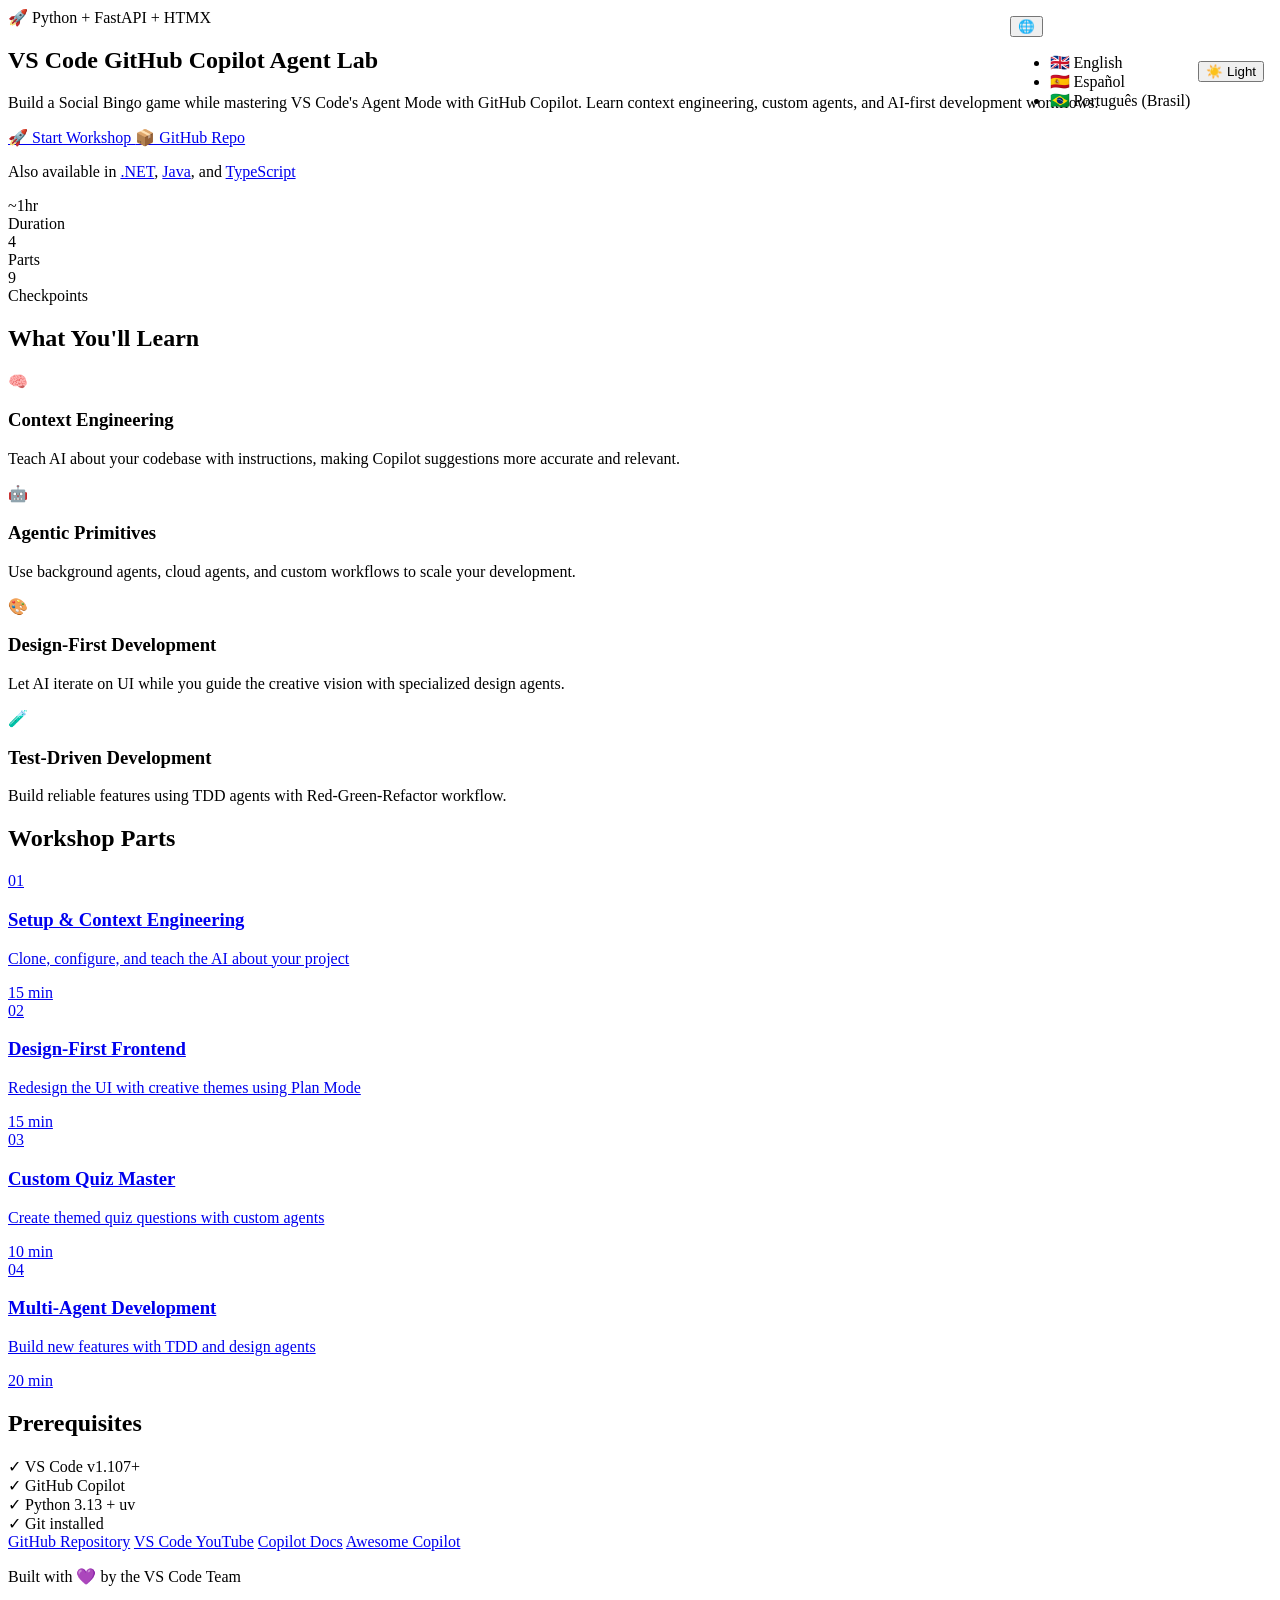
==== docs/index.html @ 378fef96 "Initial commit" ====
<!DOCTYPE html>
<html lang="en">
<head>
    <!-- Google tag (gtag.js) -->
    <script async src="https://www.googletagmanager.com/gtag/js?id=G-LSC44NDPLQ"></script>
    <script>
      window.dataLayer = window.dataLayer || [];
      function gtag(){dataLayer.push(arguments);}
      gtag('js', new Date());
      gtag('config', 'G-LSC44NDPLQ');
    </script>
    <meta charset="UTF-8">
    <meta name="viewport" content="width=device-width, initial-scale=1.0">
    <title>VS Code GitHub Copilot Agent Lab | Python Edition</title>
    <link rel="preconnect" href="https://fonts.googleapis.com">
    <link rel="preconnect" href="https://fonts.gstatic.com" crossorigin>
    <link href="https://fonts.googleapis.com/css2?family=JetBrains+Mono:wght@400;700&family=Space+Grotesk:wght@400;500;700&display=swap" rel="stylesheet">
    <link rel="alternate" hreflang="en" href="https://copilot-dev-days.github.io/agent-lab-python/">
    <link rel="alternate" hreflang="pt-BR" href="https://copilot-dev-days.github.io/agent-lab-python/pt_BR/">
    <link rel="alternate" hreflang="es" href="https://copilot-dev-days.github.io/agent-lab-python/es/">
    <link rel="alternate" hreflang="x-default" href="https://copilot-dev-days.github.io/agent-lab-python/">
    <link rel="stylesheet" href="styles.css">
    <link rel="stylesheet" href="light-theme.css">
    <script src="theme-toggle.js"></script>
</head>
<body>
    <div style="position:fixed;top:1rem;right:1rem;z-index:1000;display:flex;gap:0.5rem;align-items:center;">
        <div class="locale-picker" id="localePicker">
            <button type="button" class="locale-toggle" aria-haspopup="listbox" aria-expanded="false" aria-label="Select language">🌐</button>
            <ul role="listbox" aria-label="Language">
                <li role="option" data-locale="en" aria-selected="true" class="active">🇬🇧 English</li>
                <li role="option" data-locale="es" aria-selected="false">🇪🇸 Español</li>
                <li role="option" data-locale="pt-BR" aria-selected="false">🇧🇷 Português (Brasil)</li>
            </ul>
        </div>
        <button class="theme-toggle" onclick="toggleTheme()">☀️ Light</button>
    </div>
    <div class="container">
        <!-- Hero -->
        <section class="hero">
            <span class="hero-badge">🚀 Python + FastAPI + HTMX</span>
            <h1>VS Code GitHub Copilot Agent Lab</h1>
            <p class="hero-subtitle">
                Build a Social Bingo game while mastering VS Code's Agent Mode with GitHub Copilot. 
                Learn context engineering, custom agents, and AI-first development workflows.
            </p>
            <div class="hero-cta">
                <a href="step.html?step=00-overview" class="btn btn-primary">
                    🚀 Start Workshop
                </a>
                <a href="https://github.com/copilot-dev-days/agent-lab-python" class="btn btn-secondary">
                    📦 GitHub Repo
                </a>
            </div>
            <p class="hero-also">Also available in <a href="https://copilot-dev-days.github.io/agent-lab-dotnet/">.NET</a>, <a href="https://copilot-dev-days.github.io/agent-lab-java/">Java</a>, and <a href="https://copilot-dev-days.github.io/agent-lab-typescript/">TypeScript</a></p>
            <div class="stats">
                <div class="stat">
                    <div class="stat-value">~1hr</div>
                    <div class="stat-label">Duration</div>
                </div>
                <div class="stat">
                    <div class="stat-value">4</div>
                    <div class="stat-label">Parts</div>
                </div>
                <div class="stat">
                    <div class="stat-value">9</div>
                    <div class="stat-label">Checkpoints</div>
                </div>
            </div>
        </section>

        <!-- Features -->
        <section class="features">
            <h2 class="section-title">What You'll Learn</h2>
            <div class="features-grid">
                <div class="feature-card">
                    <div class="feature-icon">🧠</div>
                    <h3>Context Engineering</h3>
                    <p>Teach AI about your codebase with instructions, making Copilot suggestions more accurate and relevant.</p>
                </div>
                <div class="feature-card">
                    <div class="feature-icon">🤖</div>
                    <h3>Agentic Primitives</h3>
                    <p>Use background agents, cloud agents, and custom workflows to scale your development.</p>
                </div>
                <div class="feature-card">
                    <div class="feature-icon">🎨</div>
                    <h3>Design-First Development</h3>
                    <p>Let AI iterate on UI while you guide the creative vision with specialized design agents.</p>
                </div>
                <div class="feature-card">
                    <div class="feature-icon">🧪</div>
                    <h3>Test-Driven Development</h3>
                    <p>Build reliable features using TDD agents with Red-Green-Refactor workflow.</p>
                </div>
            </div>
        </section>

        <!-- Workshop Parts -->
        <section class="workshop">
            <h2 class="section-title">Workshop Parts</h2>
            <div class="parts-list">
                <a href="step.html?step=01-setup" class="part-card">
                    <div class="part-number">01</div>
                    <div class="part-content">
                        <h3>Setup & Context Engineering</h3>
                        <p>Clone, configure, and teach the AI about your project</p>
                    </div>
                    <span class="part-time">15 min</span>
                </a>
                <a href="step.html?step=02-design" class="part-card">
                    <div class="part-number">02</div>
                    <div class="part-content">
                        <h3>Design-First Frontend</h3>
                        <p>Redesign the UI with creative themes using Plan Mode</p>
                    </div>
                    <span class="part-time">15 min</span>
                </a>
                <a href="step.html?step=03-quiz-master" class="part-card">
                    <div class="part-number">03</div>
                    <div class="part-content">
                        <h3>Custom Quiz Master</h3>
                        <p>Create themed quiz questions with custom agents</p>
                    </div>
                    <span class="part-time">10 min</span>
                </a>
                <a href="step.html?step=04-multi-agent" class="part-card">
                    <div class="part-number">04</div>
                    <div class="part-content">
                        <h3>Multi-Agent Development</h3>
                        <p>Build new features with TDD and design agents</p>
                    </div>
                    <span class="part-time">20 min</span>
                </a>
            </div>
        </section>
    </div>

    <!-- Prerequisites -->
    <section class="prereqs">
        <div class="container">
            <h2 class="section-title">Prerequisites</h2>
            <div class="prereqs-grid">
                <div class="prereq-item">
                    <span class="prereq-check">✓</span>
                    <span>VS Code v1.107+</span>
                </div>
                <div class="prereq-item">
                    <span class="prereq-check">✓</span>
                    <span>GitHub Copilot</span>
                </div>
                <div class="prereq-item">
                    <span class="prereq-check">✓</span>
                    <span>Python 3.13 + uv</span>
                </div>
                <div class="prereq-item">
                    <span class="prereq-check">✓</span>
                    <span>Git installed</span>
                </div>
            </div>
        </div>
    </section>

    <div class="container">
        <!-- Footer -->
        <footer>
            <div class="footer-links">
                <a href="https://github.com/copilot-dev-days/agent-lab-python">GitHub Repository</a>
                <a href="https://www.youtube.com/code">VS Code YouTube</a>
                <a href="https://code.visualstudio.com/docs/copilot/overview">Copilot Docs</a>
                <a href="https://github.com/github/awesome-copilot">Awesome Copilot</a>
            </div>
            <p class="footer-credit">
                Built with 💜 by the VS Code Team
            </p>
        </footer>
    </div>

    <script>
    (function(){
      var match=location.pathname.match(/\/(pt_BR|es)\//);
      var locale=match?match[1]:'en';
      var picker=document.getElementById('localePicker');
      if(!picker)return;
      var btn=picker.querySelector('.locale-toggle'),list=picker.querySelector('ul');
      list.querySelectorAll('li').forEach(function(li){
        var l=li.dataset.locale==='pt-BR'?'pt_BR':li.dataset.locale;
        if(l===locale){li.classList.add('active');li.setAttribute('aria-selected','true');}
        else{li.classList.remove('active');li.setAttribute('aria-selected','false');}
      });
      function open(){list.style.display='block';btn.setAttribute('aria-expanded','true');}
      function close(){list.style.display='none';btn.setAttribute('aria-expanded','false');}
      btn.addEventListener('click',function(e){e.stopPropagation();list.style.display==='block'?close():open();});
      document.addEventListener('click',close);
      document.addEventListener('keydown',function(e){if(e.key==='Escape')close();});
      list.querySelectorAll('li').forEach(function(li){
        li.addEventListener('click',function(e){
          e.stopPropagation();
          var t=li.dataset.locale==='pt-BR'?'pt_BR':li.dataset.locale;
          if(t===locale){close();return;}
          var p=location.pathname;
          if(locale!=='en')p=p.replace(new RegExp('/'+locale+'/'),'/');;
          if(t!=='en'){var base=p.replace(/\/index\.html$/,'/');if(!base.endsWith('/'))base+='/';p=base+t+'/';}
          localStorage.setItem('preferred-locale',t);
          window.location.href=p;
        });
      });
    })();
    </script>
</body>
</html>
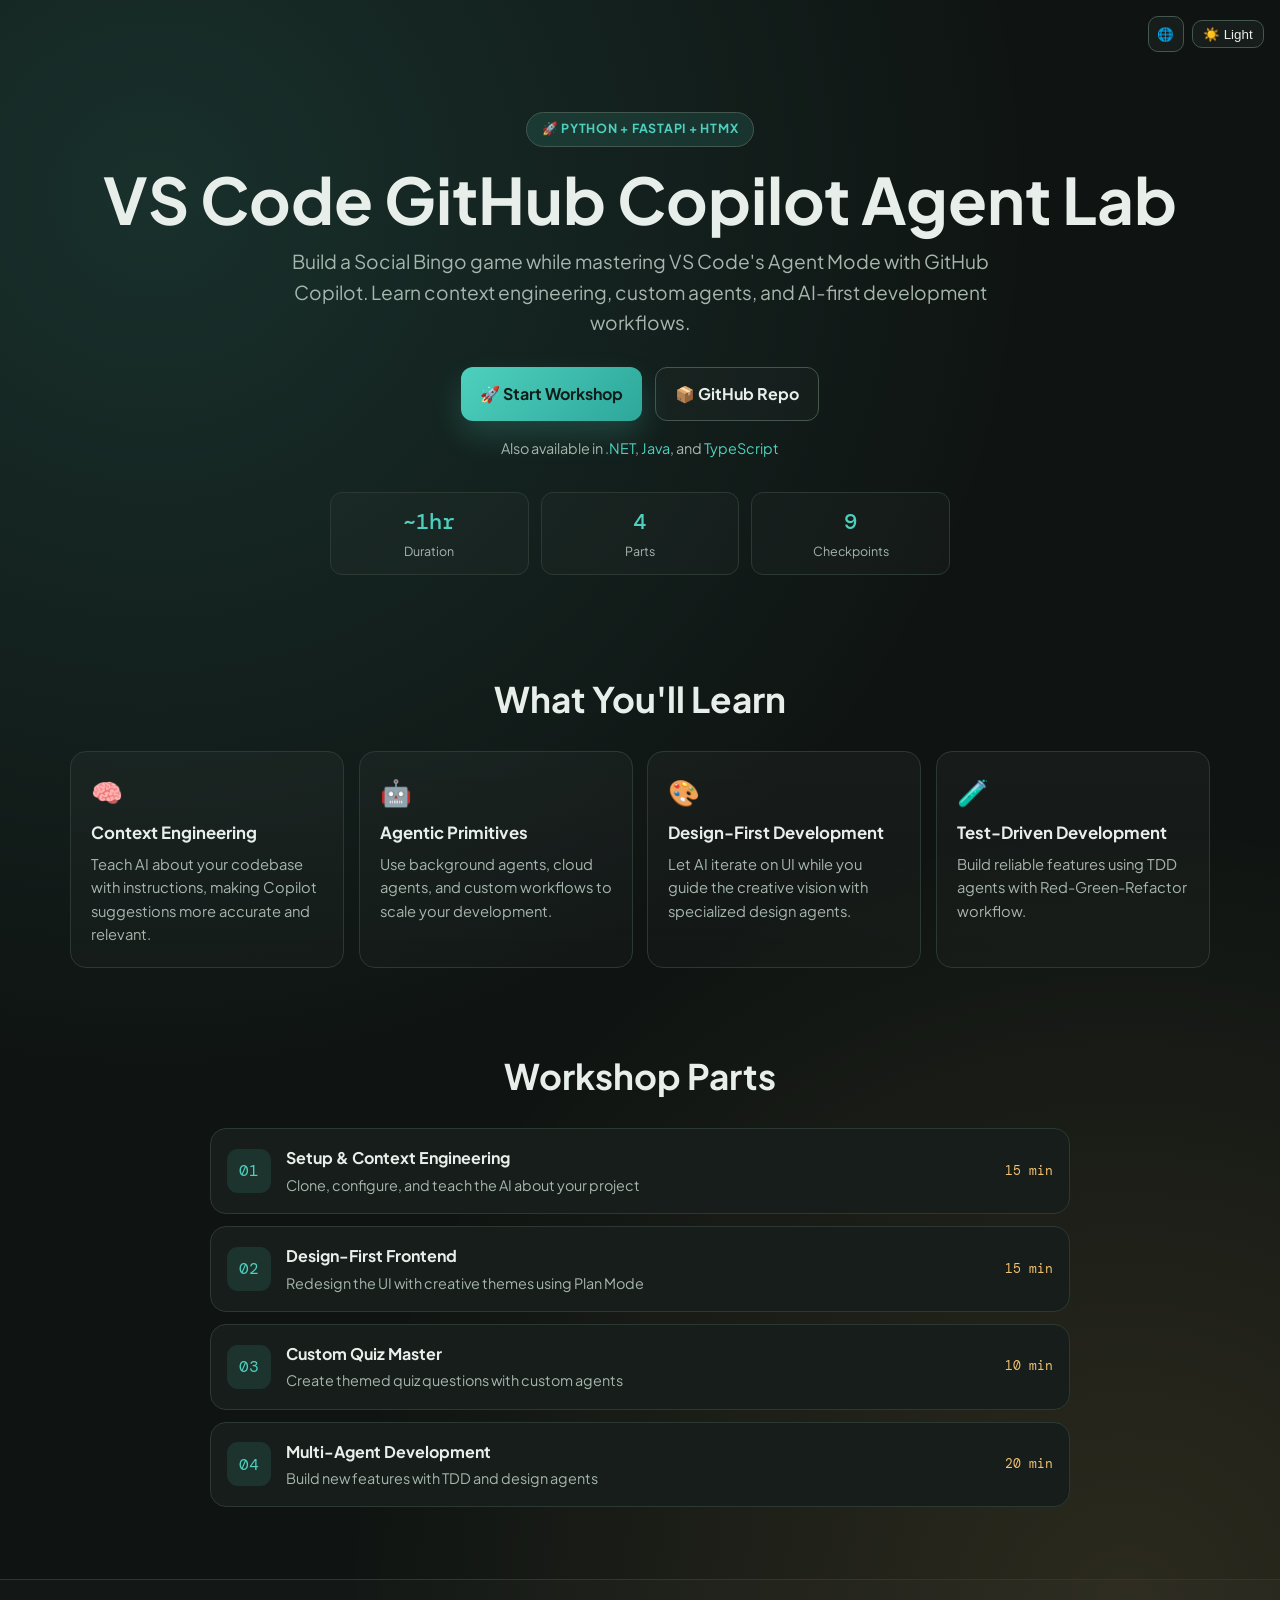
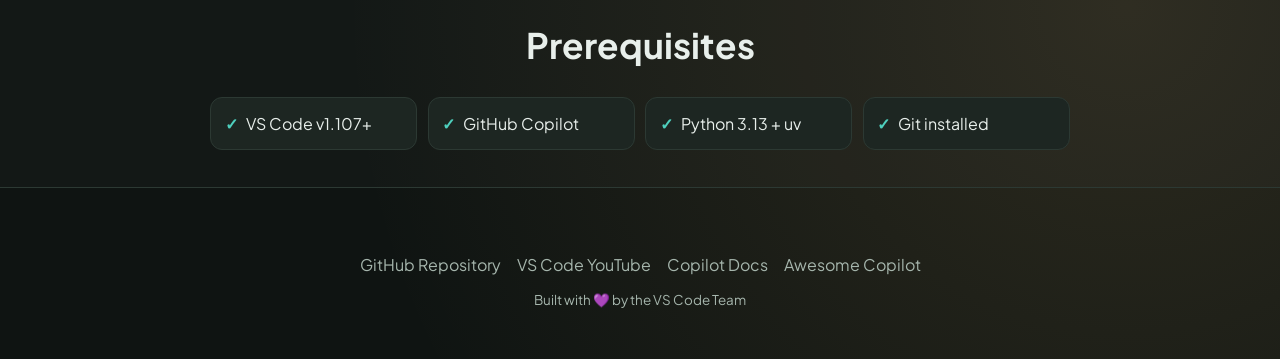
==== commit 63dcb2a5: "feat: update styles and fonts for improved UI/UX; add development instructions - Changed font to Plu" ====
--- a/docs/index.html
+++ b/docs/index.html
@@ -14,7 +14,7 @@
     <title>VS Code GitHub Copilot Agent Lab | Python Edition</title>
     <link rel="preconnect" href="https://fonts.googleapis.com">
     <link rel="preconnect" href="https://fonts.gstatic.com" crossorigin>
-    <link href="https://fonts.googleapis.com/css2?family=JetBrains+Mono:wght@400;700&family=Space+Grotesk:wght@400;500;700&display=swap" rel="stylesheet">
+    <link href="https://fonts.googleapis.com/css2?family=Plus+Jakarta+Sans:wght@400;500;600;700;800&family=DM+Mono:wght@400;500&display=swap" rel="stylesheet">
     <link rel="alternate" hreflang="en" href="https://copilot-dev-days.github.io/agent-lab-python/">
     <link rel="alternate" hreflang="pt-BR" href="https://copilot-dev-days.github.io/agent-lab-python/pt_BR/">
     <link rel="alternate" hreflang="es" href="https://copilot-dev-days.github.io/agent-lab-python/es/">
@@ -24,7 +24,7 @@
     <script src="theme-toggle.js"></script>
 </head>
 <body>
-    <div style="position:fixed;top:1rem;right:1rem;z-index:1000;display:flex;gap:0.5rem;align-items:center;">
+    <div class="top-controls">
         <div class="locale-picker" id="localePicker">
             <button type="button" class="locale-toggle" aria-haspopup="listbox" aria-expanded="false" aria-label="Select language">🌐</button>
             <ul role="listbox" aria-label="Language">
--- a/docs/styles.css
+++ b/docs/styles.css
@@ -0,0 +1,422 @@
+:root {
+    --bg: #0f1412;
+    --bg-elev: #161d1a;
+    --bg-soft: #1d2622;
+    --text: #e8efeb;
+    --muted: #a6b6ad;
+    --line: #2c3933;
+    --line-strong: #43574e;
+    --brand: #4ed0be;
+    --accent: #f0c06f;
+    --shadow-lg: 0 24px 60px rgba(0, 0, 0, 0.38);
+    --radius-xl: 22px;
+    --radius-lg: 16px;
+    --radius-md: 12px;
+    --speed: 220ms cubic-bezier(0.2, 0.7, 0.2, 1);
+}
+
+* {
+    margin: 0;
+    padding: 0;
+    box-sizing: border-box;
+}
+
+body {
+    font-family: "Plus Jakarta Sans", "Segoe UI", sans-serif;
+    background:
+        radial-gradient(circle at 12% 10%, rgba(78, 208, 190, 0.15), transparent 42%),
+        radial-gradient(circle at 88% 82%, rgba(240, 192, 111, 0.13), transparent 40%),
+        var(--bg);
+    color: var(--text);
+    line-height: 1.6;
+    min-height: 100vh;
+}
+
+.container {
+    max-width: 1180px;
+    margin: 0 auto;
+    padding: 0 1.25rem;
+}
+
+.top-controls {
+    position: fixed;
+    top: 1rem;
+    right: 1rem;
+    z-index: 1000;
+    display: flex;
+    gap: 0.5rem;
+    align-items: center;
+}
+
+.hero {
+    padding: clamp(5rem, 11vw, 7rem) 0 3.5rem;
+    text-align: center;
+}
+
+.hero-badge {
+    display: inline-block;
+    margin-bottom: 1.2rem;
+    padding: 0.4rem 0.9rem;
+    border: 1px solid var(--line-strong);
+    border-radius: 999px;
+    background: rgba(78, 208, 190, 0.12);
+    color: var(--brand);
+    font-size: 0.78rem;
+    font-weight: 700;
+    letter-spacing: 0.06em;
+    text-transform: uppercase;
+}
+
+.hero h1 {
+    font-size: clamp(2.25rem, 6.5vw, 4rem);
+    line-height: 1.05;
+    margin-bottom: 0.8rem;
+}
+
+.hero-subtitle {
+    max-width: 720px;
+    margin: 0 auto 1.8rem;
+    color: var(--muted);
+    font-size: clamp(1rem, 2.4vw, 1.2rem);
+}
+
+.hero-cta {
+    display: flex;
+    gap: 0.8rem;
+    justify-content: center;
+    flex-wrap: wrap;
+}
+
+.hero-also {
+    color: var(--muted);
+    margin-top: 1rem;
+    font-size: 0.9rem;
+}
+
+.hero-also a {
+    color: var(--brand);
+    text-decoration: none;
+}
+
+.hero-also a:hover {
+    text-decoration: underline;
+}
+
+.btn {
+    display: inline-flex;
+    align-items: center;
+    justify-content: center;
+    gap: 0.45rem;
+    border-radius: var(--radius-md);
+    padding: 0.82rem 1.2rem;
+    text-decoration: none;
+    font-weight: 700;
+    transition: transform var(--speed), box-shadow var(--speed), border-color var(--speed), color var(--speed);
+}
+
+.btn-primary {
+    background: linear-gradient(135deg, var(--brand), #2da79a);
+    color: #0f1e1a;
+    box-shadow: 0 14px 30px rgba(78, 208, 190, 0.2);
+}
+
+.btn-primary:hover {
+    transform: translateY(-2px);
+}
+
+.btn-secondary {
+    border: 1px solid var(--line-strong);
+    color: var(--text);
+    background: rgba(255, 255, 255, 0.02);
+}
+
+.btn-secondary:hover {
+    border-color: var(--brand);
+    color: var(--brand);
+}
+
+.stats {
+    margin-top: 2rem;
+    display: grid;
+    grid-template-columns: repeat(3, minmax(0, 1fr));
+    gap: 0.75rem;
+    max-width: 620px;
+    margin-inline: auto;
+}
+
+.stat {
+    border: 1px solid var(--line);
+    border-radius: var(--radius-md);
+    background: rgba(255, 255, 255, 0.02);
+    padding: 0.75rem 0.5rem;
+}
+
+.stat-value {
+    font-family: "DM Mono", monospace;
+    font-size: 1.35rem;
+    color: var(--brand);
+    font-weight: 500;
+}
+
+.stat-label {
+    color: var(--muted);
+    font-size: 0.78rem;
+    margin-top: 0.15rem;
+}
+
+.features,
+.workshop {
+    padding: 2.5rem 0;
+}
+
+.section-title {
+    text-align: center;
+    font-size: clamp(1.5rem, 4vw, 2.2rem);
+    margin-bottom: 1.5rem;
+}
+
+.features-grid {
+    display: grid;
+    grid-template-columns: repeat(auto-fit, minmax(230px, 1fr));
+    gap: 0.9rem;
+}
+
+.feature-card {
+    border: 1px solid var(--line);
+    border-radius: var(--radius-lg);
+    background: linear-gradient(180deg, rgba(255, 255, 255, 0.03), rgba(255, 255, 255, 0.015));
+    padding: 1.25rem;
+    transition: transform var(--speed), border-color var(--speed);
+}
+
+.feature-card:hover {
+    transform: translateY(-3px);
+    border-color: var(--line-strong);
+}
+
+.feature-icon {
+    font-size: 1.6rem;
+    margin-bottom: 0.45rem;
+}
+
+.feature-card h3 {
+    font-size: 1.05rem;
+    margin-bottom: 0.35rem;
+}
+
+.feature-card p {
+    color: var(--muted);
+    font-size: 0.92rem;
+}
+
+.parts-list {
+    display: grid;
+    gap: 0.75rem;
+    max-width: 860px;
+    margin-inline: auto;
+}
+
+.part-card {
+    display: grid;
+    grid-template-columns: auto 1fr auto;
+    align-items: center;
+    gap: 0.95rem;
+    text-decoration: none;
+    color: inherit;
+    border: 1px solid var(--line);
+    border-radius: var(--radius-lg);
+    background: var(--bg-elev);
+    padding: 1rem;
+    transition: border-color var(--speed), transform var(--speed), background var(--speed);
+}
+
+.part-card:hover {
+    border-color: var(--brand);
+    transform: translateY(-2px);
+    background: #1a2320;
+}
+
+.part-number {
+    width: 44px;
+    height: 44px;
+    border-radius: 11px;
+    display: grid;
+    place-items: center;
+    font-family: "DM Mono", monospace;
+    font-size: 1rem;
+    background: rgba(78, 208, 190, 0.12);
+    color: var(--brand);
+}
+
+.part-content h3 {
+    margin-bottom: 0.2rem;
+    font-size: 1rem;
+}
+
+.part-content p {
+    color: var(--muted);
+    font-size: 0.9rem;
+}
+
+.part-time {
+    font-family: "DM Mono", monospace;
+    font-size: 0.8rem;
+    color: var(--accent);
+}
+
+.prereqs {
+    margin: 2rem 0;
+    padding: 2.3rem 0;
+    border-top: 1px solid var(--line);
+    border-bottom: 1px solid var(--line);
+    background: rgba(255, 255, 255, 0.015);
+}
+
+.prereqs-grid {
+    max-width: 860px;
+    margin: 0 auto;
+    display: grid;
+    grid-template-columns: repeat(auto-fit, minmax(200px, 1fr));
+    gap: 0.65rem;
+}
+
+.prereq-item {
+    border: 1px solid var(--line);
+    border-radius: var(--radius-md);
+    padding: 0.78rem 0.85rem;
+    display: flex;
+    align-items: center;
+    gap: 0.5rem;
+    background: var(--bg-soft);
+}
+
+.prereq-check {
+    color: var(--brand);
+    font-weight: 700;
+}
+
+footer {
+    padding: 2rem 0 3rem;
+    text-align: center;
+}
+
+.footer-links {
+    display: flex;
+    flex-wrap: wrap;
+    justify-content: center;
+    gap: 1rem;
+    margin-bottom: 0.75rem;
+}
+
+.footer-links a {
+    color: var(--muted);
+    text-decoration: none;
+}
+
+.footer-links a:hover {
+    color: var(--brand);
+}
+
+.footer-credit {
+    color: var(--muted);
+    font-size: 0.84rem;
+}
+
+.theme-toggle {
+    border: 1px solid var(--line-strong);
+    background: var(--bg-elev);
+    color: var(--text);
+    border-radius: 10px;
+    padding: 0.35rem 0.65rem;
+    cursor: pointer;
+    transition: border-color var(--speed), color var(--speed);
+}
+
+.theme-toggle:hover {
+    border-color: var(--brand);
+    color: var(--brand);
+}
+
+.locale-picker {
+    position: relative;
+    display: inline-flex;
+}
+
+.locale-toggle {
+    display: inline-flex;
+    align-items: center;
+    justify-content: center;
+    width: 36px;
+    height: 36px;
+    border-radius: 10px;
+    border: 1px solid var(--line-strong);
+    background: var(--bg-elev);
+    color: var(--text);
+    cursor: pointer;
+}
+
+.locale-toggle:hover {
+    border-color: var(--brand);
+}
+
+.locale-picker ul {
+    display: none;
+    list-style: none;
+    position: absolute;
+    right: 0;
+    top: calc(100% + 6px);
+    min-width: 180px;
+    border-radius: 12px;
+    border: 1px solid var(--line-strong);
+    background: var(--bg-elev);
+    overflow: hidden;
+    box-shadow: var(--shadow-lg);
+}
+
+.locale-picker li {
+    padding: 0.6rem 0.8rem;
+    font-size: 0.9rem;
+    cursor: pointer;
+}
+
+.locale-picker li:hover {
+    background: rgba(78, 208, 190, 0.13);
+}
+
+.locale-picker li.active {
+    color: var(--brand);
+    font-weight: 700;
+}
+
+@media (max-width: 860px) {
+    .hero {
+        padding-top: 4.7rem;
+    }
+
+    .top-controls {
+        top: 0.65rem;
+        right: 0.65rem;
+    }
+
+    .part-card {
+        grid-template-columns: auto 1fr;
+    }
+
+    .part-time {
+        grid-column: 2;
+    }
+}
+
+@media (max-width: 560px) {
+    .stats {
+        grid-template-columns: 1fr;
+    }
+
+    .hero-cta {
+        flex-direction: column;
+    }
+
+    .btn {
+        width: 100%;
+    }
+}
--- a/docs/light-theme.css
+++ b/docs/light-theme.css
@@ -0,0 +1,48 @@
+html[data-theme="light"] {
+    --bg: #f4f7f4;
+    --bg-elev: #ffffff;
+    --bg-soft: #edf3ef;
+    --text: #102119;
+    --muted: #4f6458;
+    --line: #cfdacf;
+    --line-strong: #a9bcae;
+    --brand: #0f766e;
+    --accent: #9a5d14;
+    --ok: #1f7a45;
+    --warn: #9a5d14;
+}
+
+html[data-theme="light"] body {
+    background:
+        radial-gradient(circle at 10% 12%, rgba(15, 118, 110, 0.12), transparent 44%),
+        radial-gradient(circle at 90% 86%, rgba(154, 93, 20, 0.1), transparent 40%),
+        var(--bg);
+}
+
+html[data-theme="light"] .header,
+html[data-theme="light"] .sidebar {
+    background: rgba(247, 250, 247, 0.92);
+}
+
+html[data-theme="light"] .btn-secondary,
+html[data-theme="light"] .nav-btn,
+html[data-theme="light"] .theme-toggle,
+html[data-theme="light"] .locale-toggle,
+html[data-theme="light"] .nav-footer-btn {
+    background: var(--bg-elev);
+}
+
+html[data-theme="light"] .feature-card,
+html[data-theme="light"] .part-card,
+html[data-theme="light"] .prereq-item,
+html[data-theme="light"] .stat,
+html[data-theme="light"] .markdown pre,
+html[data-theme="light"] .markdown :not(pre) > code,
+html[data-theme="light"] .step-link,
+html[data-theme="light"] .locale-picker ul {
+    box-shadow: 0 8px 22px rgba(16, 33, 25, 0.06);
+}
+
+html[data-theme="light"] .btn-primary {
+    color: #ecfffb;
+}
